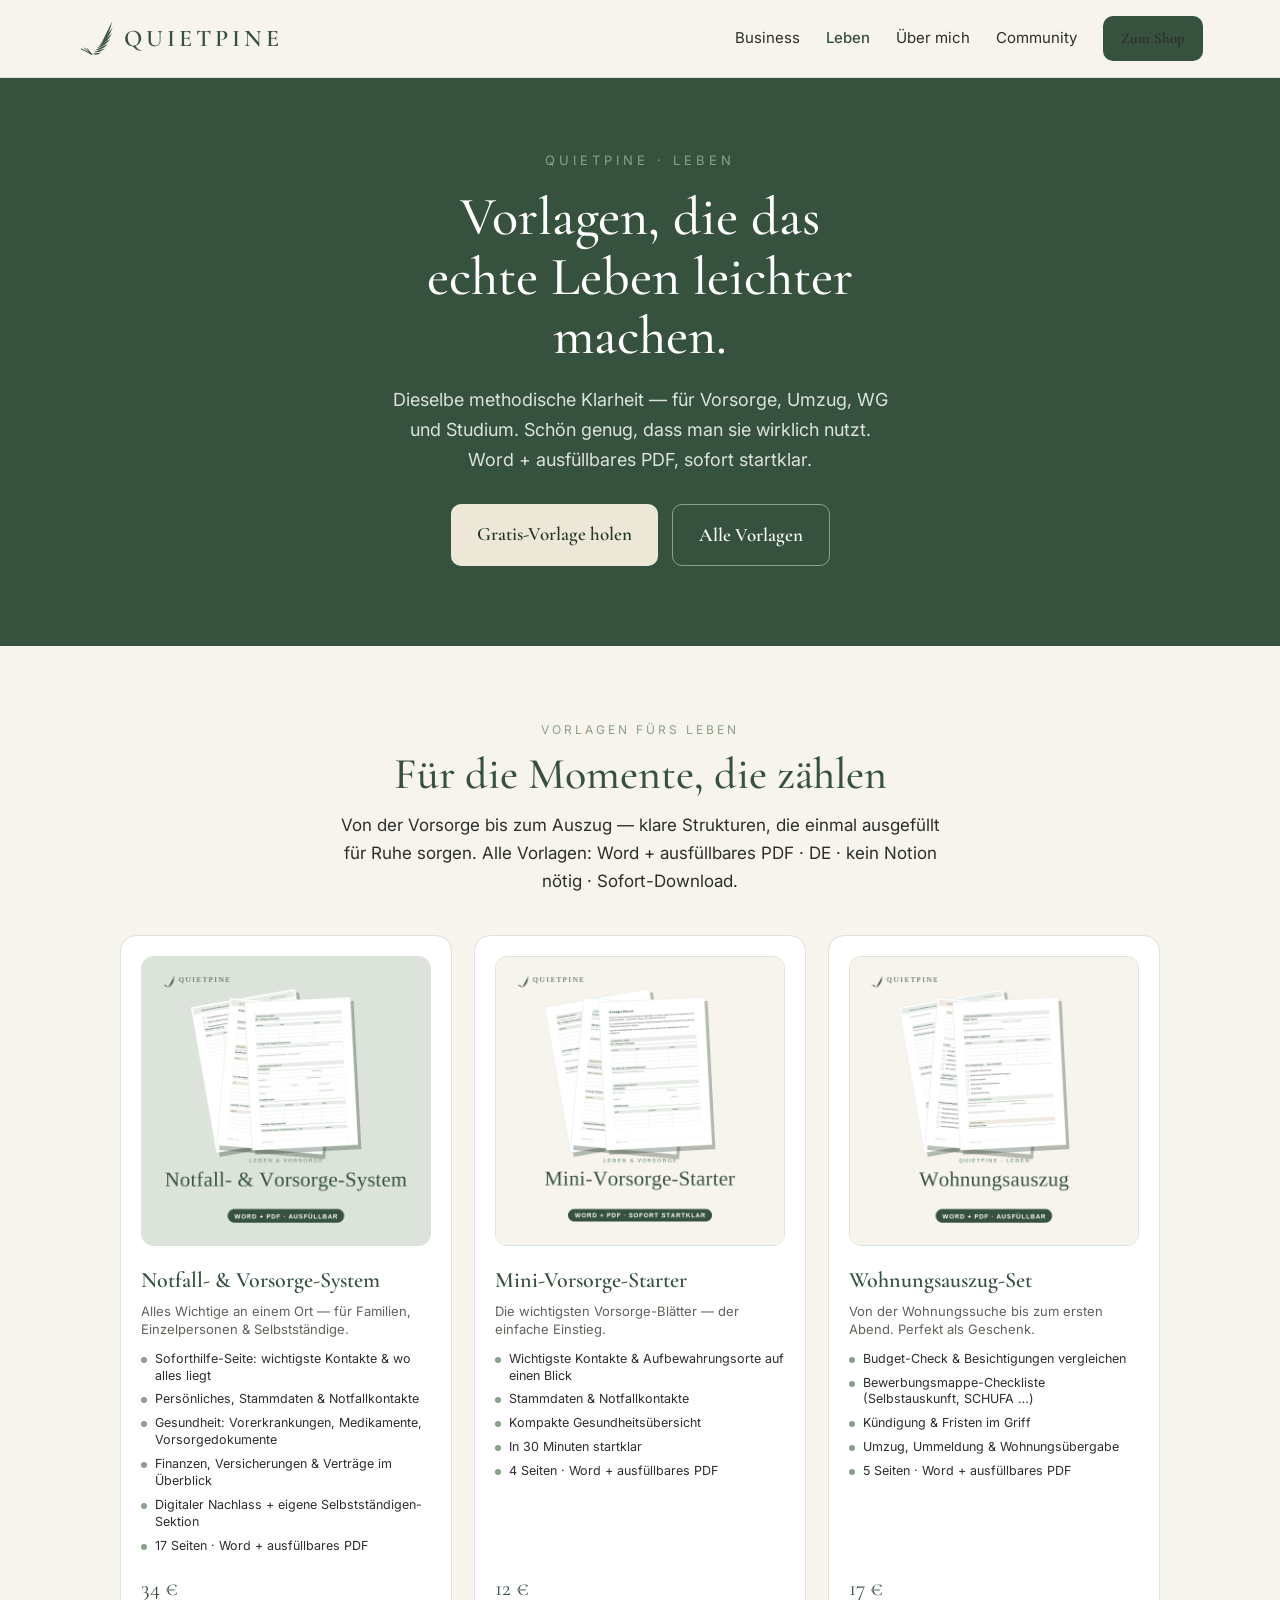
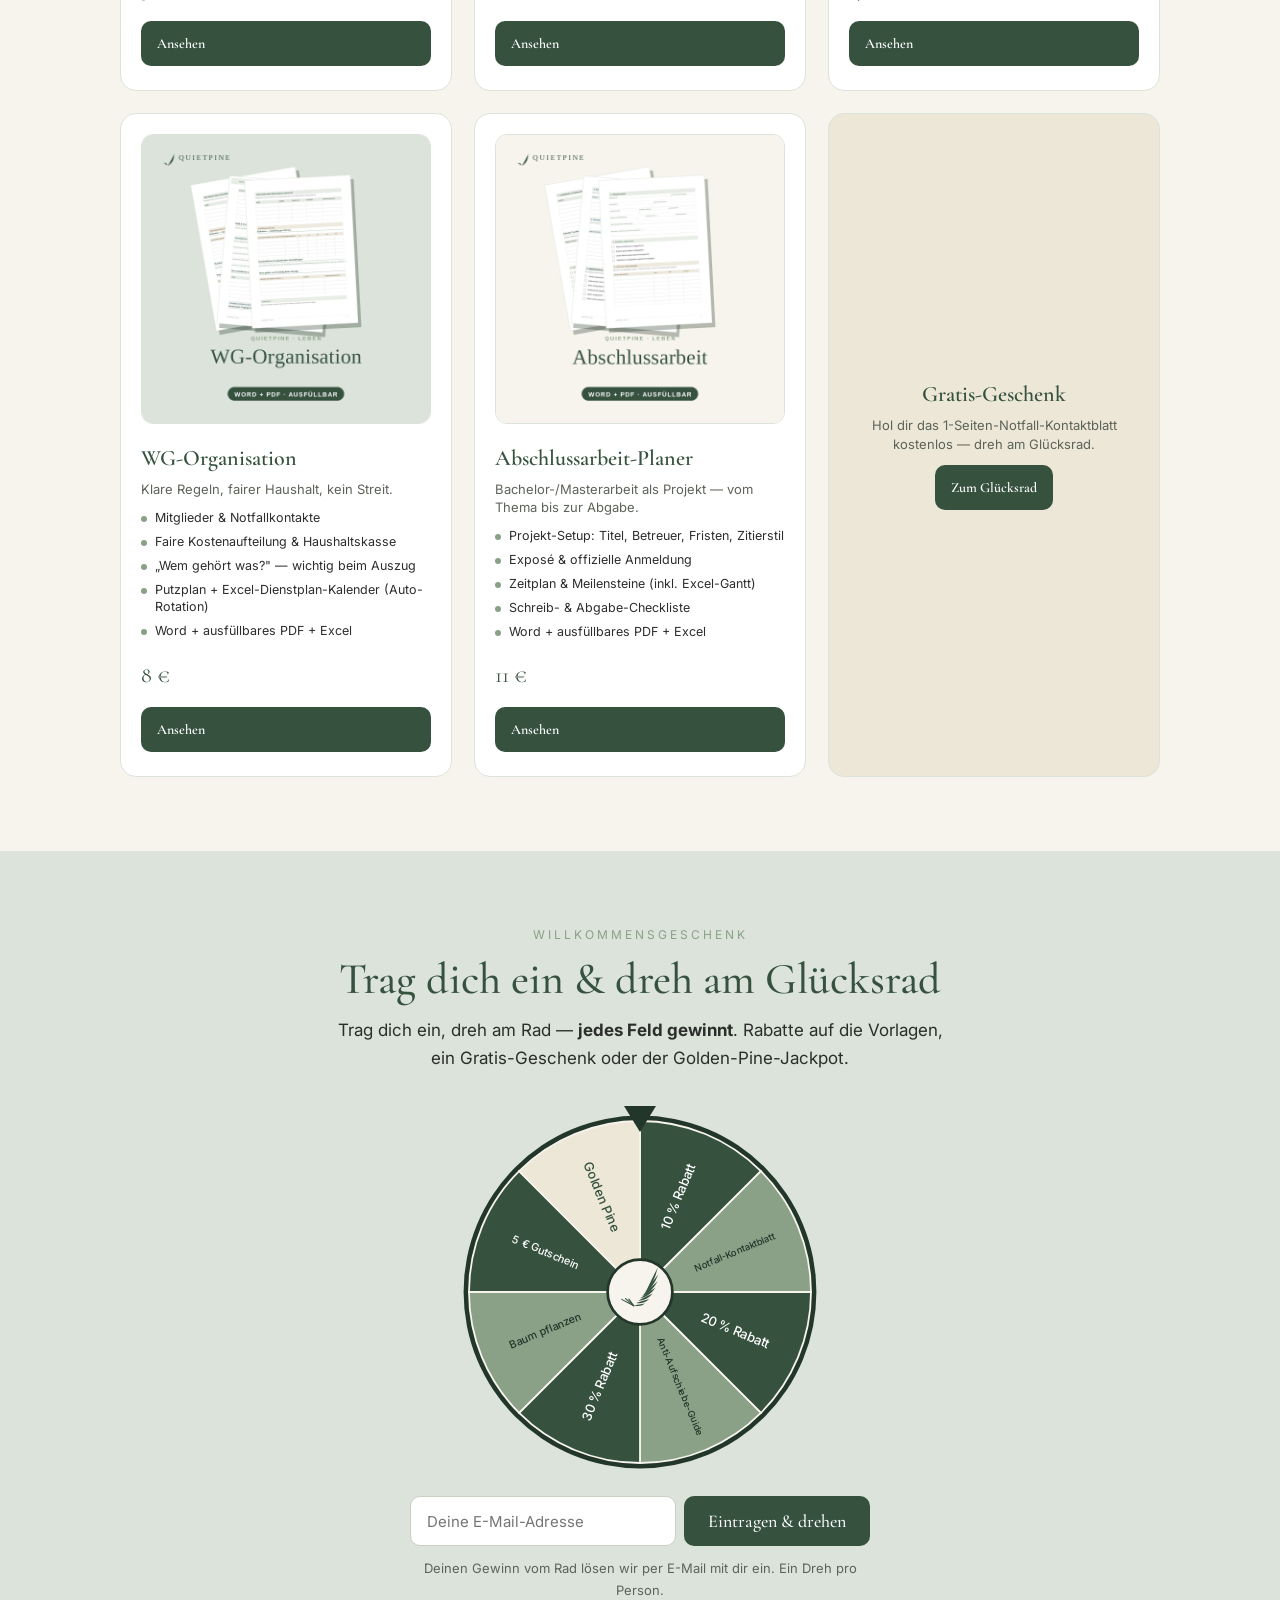
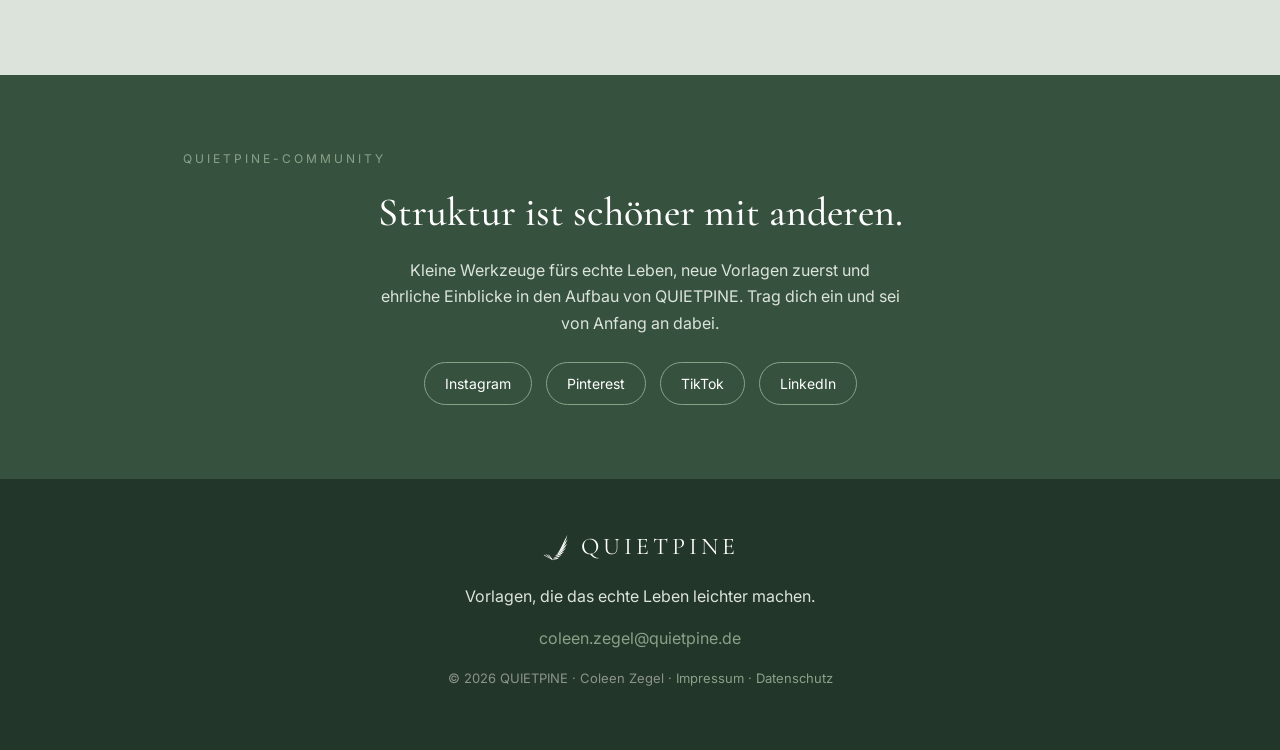
==== leben.html @ 74c9d0d3 "Add files via upload" ====
<!DOCTYPE html>
<html lang="de">
<head>
<meta charset="utf-8">
<meta name="viewport" content="width=device-width, initial-scale=1">
<title>QUIETPINE Leben — Vorlagen, die das echte Leben leichter machen</title>
<meta name="description" content="Vorlagen für Vorsorge, Umzug, WG und Studium — von einer Prozessingenieurin. Schön genug, dass man sie wirklich nutzt. Word + ausfüllbares PDF.">
<link rel="preconnect" href="https://fonts.googleapis.com">
<link rel="preconnect" href="https://fonts.gstatic.com" crossorigin>
<link href="https://fonts.googleapis.com/css2?family=Cormorant+Garamond:wght@400;500;600&family=Inter:wght@400;500&display=swap" rel="stylesheet">
<link rel="stylesheet" href="styles.css">
</head>
<body>
<nav class="nav">
  <a class="brand" href="index.html"><svg aria-hidden="true" xmlns="http://www.w3.org/2000/svg" viewBox="0 0 100 100"><g transform="translate(-3.05,-22.42) scale(1.4593)"><path d="M 44.80 57.48 Q 57.37 44.03 62.33 21.53 Q 51.98 41.40 44.80 57.48 Z" fill="#36523F"/><path d="M 42.00 60.70 Q 55.84 51.18 63.16 31.58 Q 50.66 47.41 42.00 60.70 Z" fill="#36523F"/><path d="M 39.20 63.92 Q 53.29 58.24 62.22 41.69 Q 48.70 53.49 39.20 63.92 Z" fill="#36523F"/><path d="M 36.40 67.14 Q 49.70 64.66 59.34 51.08 Q 46.03 59.42 36.40 67.14 Z" fill="#36523F"/><path d="M 33.60 70.36 Q 45.46 70.58 55.17 59.84 Q 42.83 65.19 33.60 70.36 Z" fill="#36523F"/><path d="M 30.80 73.58 Q 40.71 75.88 49.93 67.73 Q 39.13 70.72 30.80 73.58 Z" fill="#36523F"/><path d="M 28.00 76.80 Q 35.70 80.44 43.80 74.30 Q 34.95 75.70 28.00 76.80 Z" fill="#36523F"/><path d="M 27.20 77.72 L 9.54 68.33" stroke="#36523F" stroke-width="1.6" stroke-linecap="round" fill="none"/><path d="M 27.20 77.72 L 15.12 67.22" stroke="#36523F" stroke-width="1.6" stroke-linecap="round" fill="none"/><path d="M 27.20 77.72 L 20.15 68.01" stroke="#36523F" stroke-width="1.6" stroke-linecap="round" fill="none"/></g></svg><span>QUIETPINE</span></a>
  <div class="links">
    <a href="business.html">Business</a>
    <a href="leben.html" class="active">Leben</a>
    <a href="index.html#story">Über mich</a>
    <a href="index.html#community">Community</a>
    <a class="btn btn-pine" href="https://quietpine.gumroad.com" target="_blank" rel="noopener" style="font-size:15px;padding:10px 18px">Zum Shop</a>
  </div>
</nav>

<header class="hero">
  <div class="hero-center">
    <p class="eyebrow">QUIETPINE · Leben</p>
    <h1>Vorlagen, die das echte Leben leichter machen.</h1>
    <p class="lead">Dieselbe methodische Klarheit — für Vorsorge, Umzug, WG und Studium. Schön genug, dass man sie wirklich nutzt. Word + ausfüllbares PDF, sofort startklar.</p>
    <div class="cta">
      <a class="btn btn-cream" href="#geschenk">Gratis-Vorlage holen</a>
      <a class="btn btn-ghost" href="#produkt" style="color:#fff;border-color:var(--sage)">Alle Vorlagen</a>
    </div>
  </div>
</header>

<section class="product" id="produkt">
  <div class="sec-h">
    <p class="eyebrow">Vorlagen fürs Leben</p>
    <h2>Für die Momente, die zählen</h2>
    <p>Von der Vorsorge bis zum Auszug — klare Strukturen, die einmal ausgefüllt für Ruhe sorgen. Alle Vorlagen: Word + ausfüllbares PDF · DE · kein Notion nötig · Sofort-Download.</p>
  </div>
  <div class="lcards">
    <div class="lcard">
      <img src="leben-system.png" alt="Notfall- & Vorsorge-System">
      <h3>Notfall- & Vorsorge-System</h3>
      <p class="sub">Alles Wichtige an einem Ort — für Familien, Einzelpersonen & Selbstständige.</p>
      <ul class="lfeats">
        <li><span class="dot"></span>Soforthilfe-Seite: wichtigste Kontakte & wo alles liegt</li>
        <li><span class="dot"></span>Persönliches, Stammdaten & Notfallkontakte</li>
        <li><span class="dot"></span>Gesundheit: Vorerkrankungen, Medikamente, Vorsorgedokumente</li>
        <li><span class="dot"></span>Finanzen, Versicherungen & Verträge im Überblick</li>
        <li><span class="dot"></span>Digitaler Nachlass + eigene Selbstständigen-Sektion</li>
        <li><span class="dot"></span>17 Seiten · Word + ausfüllbares PDF</li>
      </ul>
      <div class="lprice">34 €</div>
      <a class="btn btn-pine" href="https://quietpine.gumroad.com" target="_blank" rel="noopener">Ansehen</a>
    </div>
    <div class="lcard">
      <img src="leben-mini.png" alt="Mini-Vorsorge-Starter">
      <h3>Mini-Vorsorge-Starter</h3>
      <p class="sub">Die wichtigsten Vorsorge-Blätter — der einfache Einstieg.</p>
      <ul class="lfeats">
        <li><span class="dot"></span>Wichtigste Kontakte & Aufbewahrungsorte auf einen Blick</li>
        <li><span class="dot"></span>Stammdaten & Notfallkontakte</li>
        <li><span class="dot"></span>Kompakte Gesundheitsübersicht</li>
        <li><span class="dot"></span>In 30 Minuten startklar</li>
        <li><span class="dot"></span>4 Seiten · Word + ausfüllbares PDF</li>
      </ul>
      <div class="lprice">12 €</div>
      <a class="btn btn-pine" href="https://quietpine.gumroad.com" target="_blank" rel="noopener">Ansehen</a>
    </div>
    <div class="lcard">
      <img src="leben-auszug.png" alt="Wohnungsauszug-Set">
      <h3>Wohnungsauszug-Set</h3>
      <p class="sub">Von der Wohnungssuche bis zum ersten Abend. Perfekt als Geschenk.</p>
      <ul class="lfeats">
        <li><span class="dot"></span>Budget-Check & Besichtigungen vergleichen</li>
        <li><span class="dot"></span>Bewerbungsmappe-Checkliste (Selbstauskunft, SCHUFA …)</li>
        <li><span class="dot"></span>Kündigung & Fristen im Griff</li>
        <li><span class="dot"></span>Umzug, Ummeldung & Wohnungsübergabe</li>
        <li><span class="dot"></span>5 Seiten · Word + ausfüllbares PDF</li>
      </ul>
      <div class="lprice">17 €</div>
      <a class="btn btn-pine" href="https://quietpine.gumroad.com" target="_blank" rel="noopener">Ansehen</a>
    </div>
    <div class="lcard">
      <img src="leben-wg.png" alt="WG-Organisation">
      <h3>WG-Organisation</h3>
      <p class="sub">Klare Regeln, fairer Haushalt, kein Streit.</p>
      <ul class="lfeats">
        <li><span class="dot"></span>Mitglieder & Notfallkontakte</li>
        <li><span class="dot"></span>Faire Kostenaufteilung & Haushaltskasse</li>
        <li><span class="dot"></span>„Wem gehört was?" — wichtig beim Auszug</li>
        <li><span class="dot"></span>Putzplan + Excel-Dienstplan-Kalender (Auto-Rotation)</li>
        <li><span class="dot"></span>Word + ausfüllbares PDF + Excel</li>
      </ul>
      <div class="lprice">8 €</div>
      <a class="btn btn-pine" href="https://quietpine.gumroad.com" target="_blank" rel="noopener">Ansehen</a>
    </div>
    <div class="lcard">
      <img src="leben-thesis.png" alt="Abschlussarbeit-Planer">
      <h3>Abschlussarbeit-Planer</h3>
      <p class="sub">Bachelor-/Masterarbeit als Projekt — vom Thema bis zur Abgabe.</p>
      <ul class="lfeats">
        <li><span class="dot"></span>Projekt-Setup: Titel, Betreuer, Fristen, Zitierstil</li>
        <li><span class="dot"></span>Exposé & offizielle Anmeldung</li>
        <li><span class="dot"></span>Zeitplan & Meilensteine (inkl. Excel-Gantt)</li>
        <li><span class="dot"></span>Schreib- & Abgabe-Checkliste</li>
        <li><span class="dot"></span>Word + ausfüllbares PDF + Excel</li>
      </ul>
      <div class="lprice">11 €</div>
      <a class="btn btn-pine" href="https://quietpine.gumroad.com" target="_blank" rel="noopener">Ansehen</a>
    </div>
    <div class="lcard" style="justify-content:center;align-items:center;text-align:center;background:var(--cream)">
      <h3>Gratis-Geschenk</h3>
      <p class="sub">Hol dir das 1-Seiten-Notfall-Kontaktblatt kostenlos — dreh am Glücksrad.</p>
      <a class="btn btn-pine" href="#geschenk">Zum Glücksrad</a>
    </div>
  </div>
</section>

<section class="gift" id="geschenk">
  <div class="sec-h">
    <p class="eyebrow">Willkommensgeschenk</p>
    <h2>Trag dich ein &amp; dreh am Glücksrad</h2>
    <p>Trag dich ein, dreh am Rad — <strong>jedes Feld gewinnt</strong>. Rabatte auf die Vorlagen, ein Gratis-Geschenk oder der Golden-Pine-Jackpot.</p>
  </div>
  <div class="wheelbox">
    <div class="pointer"></div>
    <svg xmlns="http://www.w3.org/2000/svg" viewBox="0 0 400 400"><g id="wheelRot" style="transform-origin:200px 200px"><circle cx="200" cy="200" r="196" fill="#23362A"/><path d="M 200 200 L 200.00 10.00 A 190 190 0 0 1 334.35 65.65 Z" fill="#36523F" stroke="#F6F4EC" stroke-width="2"/><text x="243.63" y="94.68" text-anchor="middle" dominant-baseline="middle" font-family="Inter, sans-serif" font-size="14.5" font-weight="500" fill="#FFFFFF" transform="rotate(-67.5,243.63,94.68)">10 % Rabatt</text><path d="M 200 200 L 334.35 65.65 A 190 190 0 0 1 390.00 200.00 Z" fill="#8AA188" stroke="#F6F4EC" stroke-width="2"/><text x="305.32" y="156.37" text-anchor="middle" dominant-baseline="middle" font-family="Inter, sans-serif" font-size="10.5" font-weight="500" fill="#23362A" transform="rotate(-22.5,305.32,156.37)">Notfall-Kontaktblatt</text><path d="M 200 200 L 390.00 200.00 A 190 190 0 0 1 334.35 334.35 Z" fill="#36523F" stroke="#F6F4EC" stroke-width="2"/><text x="305.32" y="243.63" text-anchor="middle" dominant-baseline="middle" font-family="Inter, sans-serif" font-size="14.5" font-weight="500" fill="#FFFFFF" transform="rotate(22.5,305.32,243.63)">20 % Rabatt</text><path d="M 200 200 L 334.35 334.35 A 190 190 0 0 1 200.00 390.00 Z" fill="#8AA188" stroke="#F6F4EC" stroke-width="2"/><text x="243.63" y="305.32" text-anchor="middle" dominant-baseline="middle" font-family="Inter, sans-serif" font-size="10.5" font-weight="500" fill="#23362A" transform="rotate(67.5,243.63,305.32)">Anti-Aufschiebe-Guide</text><path d="M 200 200 L 200.00 390.00 A 190 190 0 0 1 65.65 334.35 Z" fill="#36523F" stroke="#F6F4EC" stroke-width="2"/><text x="156.37" y="305.32" text-anchor="middle" dominant-baseline="middle" font-family="Inter, sans-serif" font-size="14.5" font-weight="500" fill="#FFFFFF" transform="rotate(292.5,156.37,305.32)">30 % Rabatt</text><path d="M 200 200 L 65.65 334.35 A 190 190 0 0 1 10.00 200.00 Z" fill="#8AA188" stroke="#F6F4EC" stroke-width="2"/><text x="94.68" y="243.63" text-anchor="middle" dominant-baseline="middle" font-family="Inter, sans-serif" font-size="12.0" font-weight="500" fill="#23362A" transform="rotate(337.5,94.68,243.63)">Baum pflanzen</text><path d="M 200 200 L 10.00 200.00 A 190 190 0 0 1 65.65 65.65 Z" fill="#36523F" stroke="#F6F4EC" stroke-width="2"/><text x="94.68" y="156.37" text-anchor="middle" dominant-baseline="middle" font-family="Inter, sans-serif" font-size="12.0" font-weight="500" fill="#FFFFFF" transform="rotate(382.5,94.68,156.37)">5 € Gutschein</text><path d="M 200 200 L 65.65 65.65 A 190 190 0 0 1 200.00 10.00 Z" fill="#EDE7D8" stroke="#F6F4EC" stroke-width="2"/><text x="156.37" y="94.68" text-anchor="middle" dominant-baseline="middle" font-family="Inter, sans-serif" font-size="14.5" font-weight="500" fill="#36523F" transform="rotate(427.5,156.37,94.68)">Golden Pine</text><circle cx="200" cy="200" r="36" fill="#F6F4EC" stroke="#23362A" stroke-width="3"/><g transform="translate(174,168) scale(0.52)"><g transform="translate(-3.05,-22.42) scale(1.4593)"><path d="M 44.80 57.48 Q 57.37 44.03 62.33 21.53 Q 51.98 41.40 44.80 57.48 Z" fill="#36523F"/><path d="M 42.00 60.70 Q 55.84 51.18 63.16 31.58 Q 50.66 47.41 42.00 60.70 Z" fill="#36523F"/><path d="M 39.20 63.92 Q 53.29 58.24 62.22 41.69 Q 48.70 53.49 39.20 63.92 Z" fill="#36523F"/><path d="M 36.40 67.14 Q 49.70 64.66 59.34 51.08 Q 46.03 59.42 36.40 67.14 Z" fill="#36523F"/><path d="M 33.60 70.36 Q 45.46 70.58 55.17 59.84 Q 42.83 65.19 33.60 70.36 Z" fill="#36523F"/><path d="M 30.80 73.58 Q 40.71 75.88 49.93 67.73 Q 39.13 70.72 30.80 73.58 Z" fill="#36523F"/><path d="M 28.00 76.80 Q 35.70 80.44 43.80 74.30 Q 34.95 75.70 28.00 76.80 Z" fill="#36523F"/><path d="M 27.20 77.72 L 9.54 68.33" stroke="#36523F" stroke-width="1.6" stroke-linecap="round" fill="none"/><path d="M 27.20 77.72 L 15.12 67.22" stroke="#36523F" stroke-width="1.6" stroke-linecap="round" fill="none"/><path d="M 27.20 77.72 L 20.15 68.01" stroke="#36523F" stroke-width="1.6" stroke-linecap="round" fill="none"/></g></g></g></svg>
  </div>
  <form class="form" id="form" name="gluecksrad-leben" method="POST" data-netlify="true" netlify-honeypot="bot-field">
    <input type="hidden" name="form-name" value="gluecksrad-leben">
    <input type="hidden" name="gewinn" id="gewinn">
    <input type="hidden" name="welt" value="Leben">
    <p style="display:none"><label>Bitte leer lassen: <input name="bot-field"></label></p>
    <input type="email" id="email" name="email" placeholder="Deine E-Mail-Adresse" aria-label="E-Mail" required>
    <button type="button" id="spinBtn">Eintragen &amp; drehen</button>
  </form>
  <p class="hint">Deinen Gewinn vom Rad lösen wir per E-Mail mit dir ein. Ein Dreh pro Person.</p>
  <div class="result" id="result">
    <p class="won">Dein Gewinn</p>
    <h3 id="prizeTitle"></h3>
    <p id="prizeDetail"></p>
    <a class="btn btn-cream" href="Freebie_Notfall-Kontaktblatt_DE.pdf" download style="margin-top:16px">Notfall-Kontaktblatt herunterladen</a>
    <p class="bonus">Deinen Gewinn lösen wir per E-Mail mit dir ein.</p>
  </div>
</section>

<section class="community">
  <p class="eyebrow">QUIETPINE-Community</p>
  <h2>Struktur ist schöner mit anderen.</h2>
  <p>Kleine Werkzeuge fürs echte Leben, neue Vorlagen zuerst und ehrliche Einblicke in den Aufbau von QUIETPINE. Trag dich ein und sei von Anfang an dabei.</p>
  <div class="socials">
    <a href="https://www.instagram.com/" target="_blank" rel="noopener">Instagram</a>
    <a href="https://www.pinterest.com/" target="_blank" rel="noopener">Pinterest</a>
    <a href="https://www.tiktok.com/" target="_blank" rel="noopener">TikTok</a>
    <a href="https://www.linkedin.com/" target="_blank" rel="noopener">LinkedIn</a>
  </div>
</section>

<footer class="footer">
  <div class="fb"><svg aria-hidden="true" xmlns="http://www.w3.org/2000/svg" viewBox="0 0 100 100"><g transform="translate(-3.05,-22.42) scale(1.4593)"><path d="M 44.80 57.48 Q 57.37 44.03 62.33 21.53 Q 51.98 41.40 44.80 57.48 Z" fill="#FFFFFF"/><path d="M 42.00 60.70 Q 55.84 51.18 63.16 31.58 Q 50.66 47.41 42.00 60.70 Z" fill="#FFFFFF"/><path d="M 39.20 63.92 Q 53.29 58.24 62.22 41.69 Q 48.70 53.49 39.20 63.92 Z" fill="#FFFFFF"/><path d="M 36.40 67.14 Q 49.70 64.66 59.34 51.08 Q 46.03 59.42 36.40 67.14 Z" fill="#FFFFFF"/><path d="M 33.60 70.36 Q 45.46 70.58 55.17 59.84 Q 42.83 65.19 33.60 70.36 Z" fill="#FFFFFF"/><path d="M 30.80 73.58 Q 40.71 75.88 49.93 67.73 Q 39.13 70.72 30.80 73.58 Z" fill="#FFFFFF"/><path d="M 28.00 76.80 Q 35.70 80.44 43.80 74.30 Q 34.95 75.70 28.00 76.80 Z" fill="#FFFFFF"/><path d="M 27.20 77.72 L 9.54 68.33" stroke="#FFFFFF" stroke-width="1.6" stroke-linecap="round" fill="none"/><path d="M 27.20 77.72 L 15.12 67.22" stroke="#FFFFFF" stroke-width="1.6" stroke-linecap="round" fill="none"/><path d="M 27.20 77.72 L 20.15 68.01" stroke="#FFFFFF" stroke-width="1.6" stroke-linecap="round" fill="none"/></g></svg><span>QUIETPINE</span></div>
  <p>Vorlagen, die das echte Leben leichter machen.</p>
  <p><a href="mailto:coleen.zegel@quietpine.de">coleen.zegel@quietpine.de</a></p>
  <p class="small">© 2026 QUIETPINE · Coleen Zegel · <a href="impressum.html">Impressum</a> · <a href="datenschutz.html">Datenschutz</a></p>
</footer>

<script src="site.js"></script>
<script>
const PRIZES=[
 {title:"10 % Rabatt im Shop",detail:"10 % auf alle QUIETPINE-Produkte. Deinen Code bekommst du per Mail.",w:20},
 {title:"Notfall-Kontaktblatt · Sofort-Download",detail:"Das 1-Seiten-Notfallblatt — gleich unten herunterladen.",w:16},
 {title:"20 % Rabatt im Shop",detail:"20 % auf alle QUIETPINE-Produkte. Deinen Code bekommst du per Mail.",w:16},
 {title:"E-Book Anti-Aufschiebe-Guide",detail:"Struktur schlägt Willenskraft (Teil 1: Diagnose) gratis als PDF — per Mail.",w:12},
 {title:"30 % Rabatt im Shop",detail:"30 % auf alle QUIETPINE-Produkte. Deinen Code bekommst du per Mail.",w:10},
 {title:"Wir pflanzen einen Baum",detail:"Ein echter Baum in deinem Namen — Bestätigung per Mail.",w:10},
 {title:"5 € Gutschein",detail:"5 € Rabatt ab 19 € Bestellwert. Deinen Code bekommst du per Mail.",w:14},
 {title:"Jackpot — Golden Pine!",detail:"Freie Wahl: ein beliebiges QUIETPINE-Produkt gratis (Wert bis 99 €). Wir melden uns per Mail.",w:2}
];
const N=PRIZES.length,SEG=360/N;let spun=false;
function pick(){const t=PRIZES.reduce((a,p)=>a+p.w,0);let x=Math.random()*t;for(let i=0;i<N;i++){x-=PRIZES[i].w;if(x<0)return i;}return N-1;}
document.getElementById('spinBtn').addEventListener('click',function(){
 if(spun)return;var em=document.getElementById('email').value.trim();
 if(!/^\S+@\S+\.\S+$/.test(em)){document.getElementById('email').focus();return;}
 spun=true;var b=document.getElementById('spinBtn');b.disabled=true;b.textContent="Dreht …";
 var i=pick();
 document.getElementById('gewinn').value=PRIZES[i].title;
 var data=new URLSearchParams();data.append('form-name','gluecksrad-leben');data.append('email',em);data.append('gewinn',PRIZES[i].title);data.append('welt','Leben');
 fetch('/',{method:'POST',headers:{'Content-Type':'application/x-www-form-urlencoded'},body:data.toString()}).catch(function(){});
 var center=i*SEG+SEG/2;var jit=(Math.random()*2-1)*(SEG/2-6);
 var deg=360*6+(360-center)+jit;
 document.getElementById('wheelRot').style.transform='rotate('+deg+'deg)';
 setTimeout(function(){
   document.getElementById('prizeTitle').textContent=PRIZES[i].title;
   document.getElementById('prizeDetail').textContent=PRIZES[i].detail;
   document.getElementById('form').style.display='none';
   document.getElementById('result').style.display='block';
   document.getElementById('result').scrollIntoView({behavior:'smooth',block:'center'});
 },5200);
});
</script>
</body>
</html>
---- styles.css ----
:root{--pine:#36523F;--deep:#23362A;--sage:#8AA188;--mist:#DCE3DA;--paper:#F6F4EC;--cream:#EDE7D8;--ink:#2B2E2B;
      --serif:'Cormorant Garamond',Georgia,serif;--sans:'Inter',system-ui,sans-serif;}
*{box-sizing:border-box}
html{scroll-behavior:smooth}
body{margin:0;font-family:var(--sans);color:var(--ink);background:var(--paper);line-height:1.65}
a{color:inherit}
.btn{display:inline-block;border:none;border-radius:10px;padding:14px 26px;font-family:var(--serif);
     font-size:19px;font-weight:600;cursor:pointer;text-decoration:none;transition:.15s}
.btn-pine{background:var(--pine);color:#fff}.btn-pine:hover{background:var(--deep)}
.btn-cream{background:var(--cream);color:var(--deep)}.btn-cream:hover{background:#fff}
.btn-ghost{background:transparent;border:1.5px solid var(--sage);color:var(--pine)}.btn-ghost:hover{background:var(--mist)}

.nav{display:flex;align-items:center;justify-content:space-between;padding:16px 6vw;background:var(--paper);
     position:sticky;top:0;z-index:10;border-bottom:1px solid var(--mist)}
.brand{display:flex;align-items:center;gap:7px;text-decoration:none}
.brand svg{width:40px;height:40px}
.brand span{font-family:var(--serif);font-size:24px;font-weight:600;letter-spacing:4px;color:var(--pine)}
.nav .links{display:flex;align-items:center;gap:26px;font-size:15px}
.nav .links a{text-decoration:none;color:var(--ink)}
.nav .links a:hover{color:var(--pine)}
.nav .links a.active{color:var(--pine);font-weight:500}
@media(max-width:760px){.nav .links a:not(.btn){display:none}}

.hero{background:var(--pine);color:#fff;padding:72px 6vw 80px}
.hero-split{display:grid;grid-template-columns:1.55fr 1fr;gap:46px;align-items:center;max-width:1000px;margin:0 auto}
.hero .eyebrow{font-size:13px;letter-spacing:4px;text-transform:uppercase;color:var(--sage);margin:0 0 16px}
.hero h1{font-family:var(--serif);font-weight:500;font-size:clamp(34px,5vw,54px);line-height:1.1;margin:0;max-width:18ch}
.hero p.lead{font-size:18px;color:var(--mist);max-width:46ch;margin:20px 0 30px}
.hero .cta{display:flex;gap:14px;flex-wrap:wrap}
.herome{display:flex;flex-direction:column;align-items:center;gap:10px;text-align:center}
.avatar{width:140px;height:140px;border-radius:50%;background:var(--sage);display:flex;align-items:center;justify-content:center;
        font-family:var(--serif);font-size:64px;font-weight:500;color:var(--deep);overflow:hidden}
.avatar img{width:100%;height:100%;object-fit:cover}
.herome .who{font-family:var(--serif);font-size:24px;color:#fff;margin:2px 0 0}
.herome .role{font-size:13px;letter-spacing:1px;color:var(--sage)}
.hero-center{max-width:760px;margin:0 auto;text-align:center}
.hero-center h1{margin:0 auto}
.hero-center p.lead{margin:20px auto 30px}
.hero-center .cta{justify-content:center}
@media(max-width:760px){.hero{padding:54px 6vw 60px}.hero-split{grid-template-columns:1fr;text-align:center;gap:30px}
  .hero h1{margin:0 auto}.hero p.lead{margin:18px auto 26px}.hero .cta{justify-content:center}.herome{order:-1}}

section{padding:74px 6vw}
.sec-h{text-align:center;max-width:62ch;margin:0 auto 40px}
.sec-h .eyebrow{font-size:12px;letter-spacing:3px;text-transform:uppercase;color:var(--sage);margin:0 0 10px}
.sec-h h2{font-family:var(--serif);font-weight:500;font-size:clamp(30px,4vw,44px);color:var(--pine);margin:0 0 12px;line-height:1.12}
.sec-h p{font-size:17px;color:var(--ink);margin:0}

.worlds{display:grid;grid-template-columns:1fr 1fr;gap:24px;max-width:940px;margin:0 auto}
@media(max-width:720px){.worlds{grid-template-columns:1fr}}
.wcard{border-radius:20px;padding:38px 34px 32px;display:flex;flex-direction:column;min-height:300px;text-decoration:none;transition:.15s;border:1px solid transparent}
.wcard:hover{transform:translateY(-3px)}
.wcard.biz{background:var(--pine);color:#fff}
.wcard.leb{background:var(--cream);color:var(--ink);border-color:var(--mist)}
.wcard .wtag{font-size:11px;letter-spacing:2px;text-transform:uppercase;color:var(--sage);margin:0 0 10px}
.wcard h3{font-family:var(--serif);font-weight:600;font-size:30px;margin:0 0 8px}
.wcard.biz h3{color:#fff}.wcard.leb h3{color:var(--pine)}
.wcard .wsub{font-size:15px;margin:0 0 18px;line-height:1.5}
.wcard.biz .wsub{color:var(--mist)}.wcard.leb .wsub{color:#5d6359}
.wcard ul{list-style:none;padding:0;margin:0 0 22px;flex:1}
.wcard li{display:flex;gap:9px;align-items:flex-start;font-size:14px;margin-bottom:8px;line-height:1.4}
.wcard li .dot{width:7px;height:7px;border-radius:50%;background:var(--sage);margin-top:7px;flex-shrink:0}
.wcard .go{font-family:var(--serif);font-weight:600;font-size:18px;align-self:flex-start;border-radius:10px;padding:11px 20px}
.wcard.biz .go{background:var(--cream);color:var(--deep)}
.wcard.leb .go{background:var(--pine);color:#fff}

.gift{background:var(--mist)}
.wheelbox{position:relative;width:360px;max-width:86vw;margin:0 auto}
.wheelbox svg{width:100%;height:auto;display:block}
#wheelRot{transition:transform 5s cubic-bezier(.16,.84,.3,1)}
.pointer{position:absolute;top:-6px;left:50%;transform:translateX(-50%);width:0;height:0;
         border-left:16px solid transparent;border-right:16px solid transparent;border-top:26px solid var(--deep);z-index:3}
.form{margin:24px auto 0;max-width:460px;display:flex;gap:8px;flex-wrap:wrap;justify-content:center}
.form input{flex:1;min-width:220px;border:1.5px solid #c8cfc4;border-radius:10px;padding:14px 16px;font-family:var(--sans);font-size:15px;background:#fff;color:var(--ink)}
.form input:focus{outline:none;border-color:var(--pine)}
.form button{background:var(--pine);color:#fff;border:none;border-radius:10px;padding:14px 24px;font-family:var(--serif);font-size:18px;font-weight:500;cursor:pointer}
.form button:disabled{background:var(--sage);opacity:.6;cursor:not-allowed}
.hint{text-align:center;font-size:13px;color:#5d6359;margin:12px auto 0;max-width:440px}
.result{display:none;max-width:460px;margin:24px auto 0;background:var(--pine);border-radius:14px;padding:26px;color:#fff;text-align:center}
.result .won{font-size:13px;letter-spacing:2px;text-transform:uppercase;color:var(--sage);margin:0 0 6px}
.result h3{font-family:var(--serif);font-weight:600;font-size:28px;margin:0 0 8px;color:#fff}
.result p{font-size:15px;color:var(--mist);margin:0 0 6px}
.result .bonus{font-size:13px;color:var(--sage);margin-top:10px}

.story{background:var(--cream)}
.story-in{max-width:720px;margin:0 auto;text-align:center}
.story-in .eyebrow{font-size:12px;letter-spacing:3px;text-transform:uppercase;color:var(--sage);margin:0 0 14px}
.story-in .q{font-family:var(--serif);font-weight:500;font-size:clamp(24px,3.4vw,34px);color:var(--pine);line-height:1.22;margin:0 0 22px}
.story-in p{font-size:16px;color:var(--ink);margin:0 0 14px}
.story-in .sig{font-family:var(--serif);font-size:20px;color:var(--pine);margin-top:8px}
.story-in .more{display:inline-block;margin-top:18px;font-size:14px;color:var(--pine);text-decoration:underline}

.product{background:var(--paper)}
.bundles{display:grid;grid-template-columns:1fr 1fr;gap:24px;max-width:920px;margin:0 auto}
@media(max-width:720px){.bundles{grid-template-columns:1fr}}
.bcard{background:#fff;border:1px solid var(--mist);border-radius:18px;padding:32px 30px;display:flex;flex-direction:column}
.bcard.featured{border:2px solid var(--sage)}
.bcard img{width:100%;aspect-ratio:16/9;object-fit:cover;background:var(--paper);border-radius:12px;border:1px solid var(--mist);margin:0 0 20px;display:block;cursor:zoom-in}

.lightbox{position:fixed;inset:0;background:rgba(35,54,42,.88);display:none;align-items:center;justify-content:center;padding:24px;z-index:100;cursor:zoom-out}
.lightbox.open{display:flex}
.lightbox img{max-width:92vw;max-height:90vh;border-radius:12px;box-shadow:0 24px 70px rgba(0,0,0,.45);cursor:default}
.lightbox .lbx{position:absolute;top:16px;right:22px;width:44px;height:44px;border:none;background:transparent;color:#fff;font-size:34px;line-height:1;cursor:pointer}
.lightbox .lbx:hover{color:var(--cream)}
.bcard .badge{display:inline-block;background:var(--cream);color:var(--deep);font-size:11px;letter-spacing:1.5px;text-transform:uppercase;padding:5px 12px;border-radius:20px;margin-bottom:14px;align-self:flex-start}
.bcard h3{font-family:var(--serif);font-weight:600;font-size:30px;color:var(--pine);margin:0 0 4px}
.bcard .sub{font-size:14px;color:#5d6359;margin:0 0 16px;line-height:1.4}
.bcard .bprice{font-family:var(--serif);font-size:36px;font-weight:600;color:var(--pine);margin:0 0 18px}
.bcard ul{list-style:none;padding:0;margin:0 0 24px;flex:1}
.bcard li{display:flex;gap:9px;align-items:flex-start;font-size:14px;margin-bottom:9px;line-height:1.45}
.bcard li .dot{width:7px;height:7px;border-radius:50%;background:var(--sage);margin-top:7px;flex-shrink:0}
.bcard .btn{width:100%;text-align:center;font-size:18px;padding:13px}

.lcards{display:grid;grid-template-columns:repeat(3,1fr);gap:22px;max-width:1040px;margin:0 auto}
@media(max-width:900px){.lcards{grid-template-columns:1fr 1fr}}
@media(max-width:620px){.lcards{grid-template-columns:1fr}}
.lcard{background:#fff;border:1px solid var(--mist);border-radius:16px;padding:20px 20px 24px;display:flex;flex-direction:column}
.lcard img{width:100%;aspect-ratio:1/1;object-fit:cover;background:var(--paper);border-radius:12px;border:1px solid var(--mist);margin:0 0 16px;display:block;cursor:zoom-in}
.lcard h3{font-family:var(--serif);font-weight:600;font-size:22px;color:var(--pine);margin:0 0 4px}
.lcard .sub{font-size:13px;color:#5d6359;margin:0 0 12px;line-height:1.4;flex:0 0 auto}
.lfeats{list-style:none;padding:0;margin:0 0 16px;display:flex;flex-direction:column;gap:7px;flex:1}
.lfeats li{display:flex;gap:8px;align-items:flex-start;font-size:12.5px;line-height:1.35;color:var(--ink)}
.lfeats .dot{width:6px;height:6px;border-radius:50%;background:var(--sage);margin-top:6px;flex-shrink:0}
.lcard .lprice{font-family:var(--serif);font-size:22px;color:var(--pine);margin:0 0 14px}
.lcard .btn{font-size:14px;padding:11px 16px}
.gift-note{max-width:1040px;margin:18px auto 0;text-align:center;font-size:14px;color:#5d6359}
.center{text-align:center}

.audit{background:var(--paper);padding-top:20px}

.community{background:var(--pine);color:#fff;text-align:center}
.community .eyebrow{font-size:12px;letter-spacing:3px;text-transform:uppercase;color:var(--sage);margin:0 0 10px}
.community h2{font-family:var(--serif);font-weight:500;font-size:clamp(28px,4vw,40px);margin:0 0 12px;color:#fff}
.community p{font-size:16px;color:var(--mist);max-width:52ch;margin:0 auto 26px}
.socials{display:flex;gap:14px;justify-content:center;flex-wrap:wrap}
.socials a{font-size:14px;color:#fff;border:1.5px solid var(--sage);border-radius:30px;padding:9px 20px;text-decoration:none}
.socials a:hover{background:var(--deep)}

.footer{background:var(--deep);color:var(--mist);text-align:center;padding:48px 6vw}
.footer .fb{display:flex;align-items:center;justify-content:center;gap:10px;margin-bottom:14px}
.footer .fb svg{width:30px;height:30px}
.footer .fb span{font-family:var(--serif);font-size:24px;letter-spacing:4px;color:#fff}
.footer a{color:var(--sage);text-decoration:none}
.footer .small{font-size:13px;margin-top:14px;color:#8c948a}
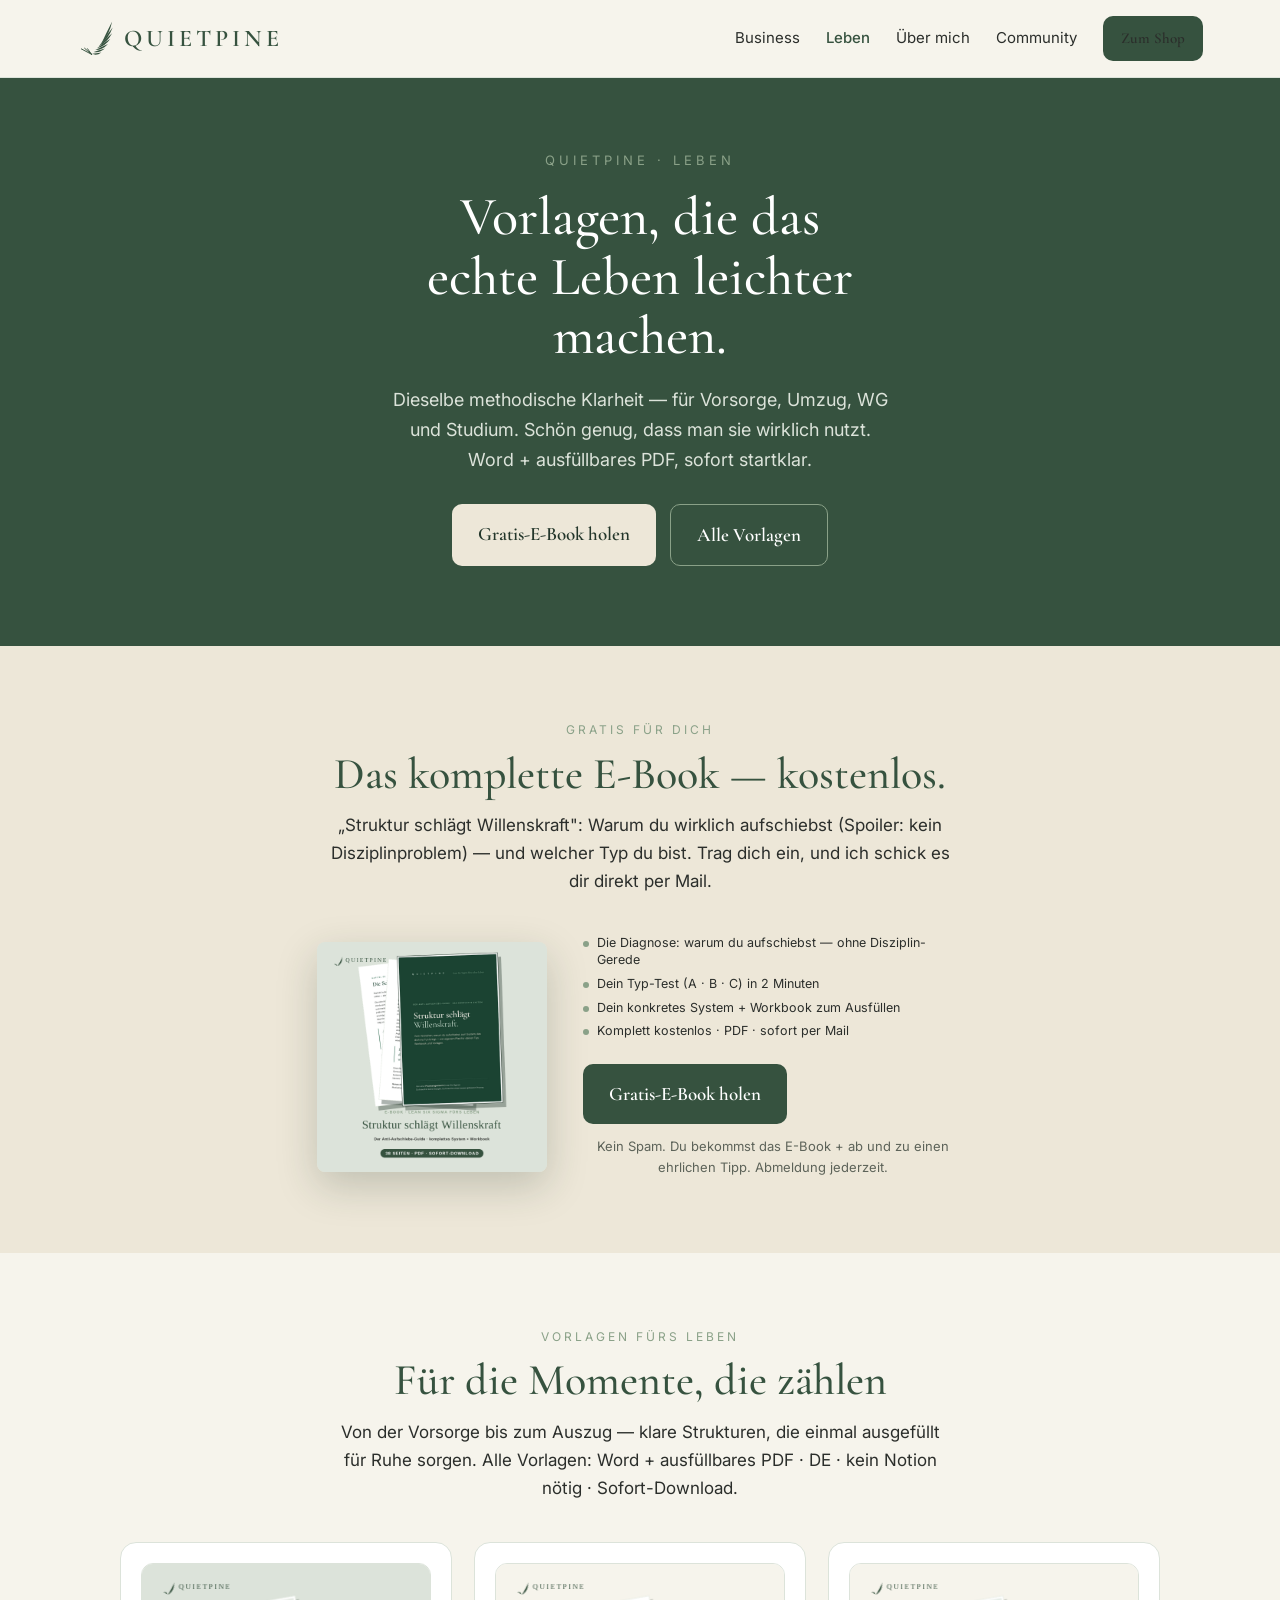
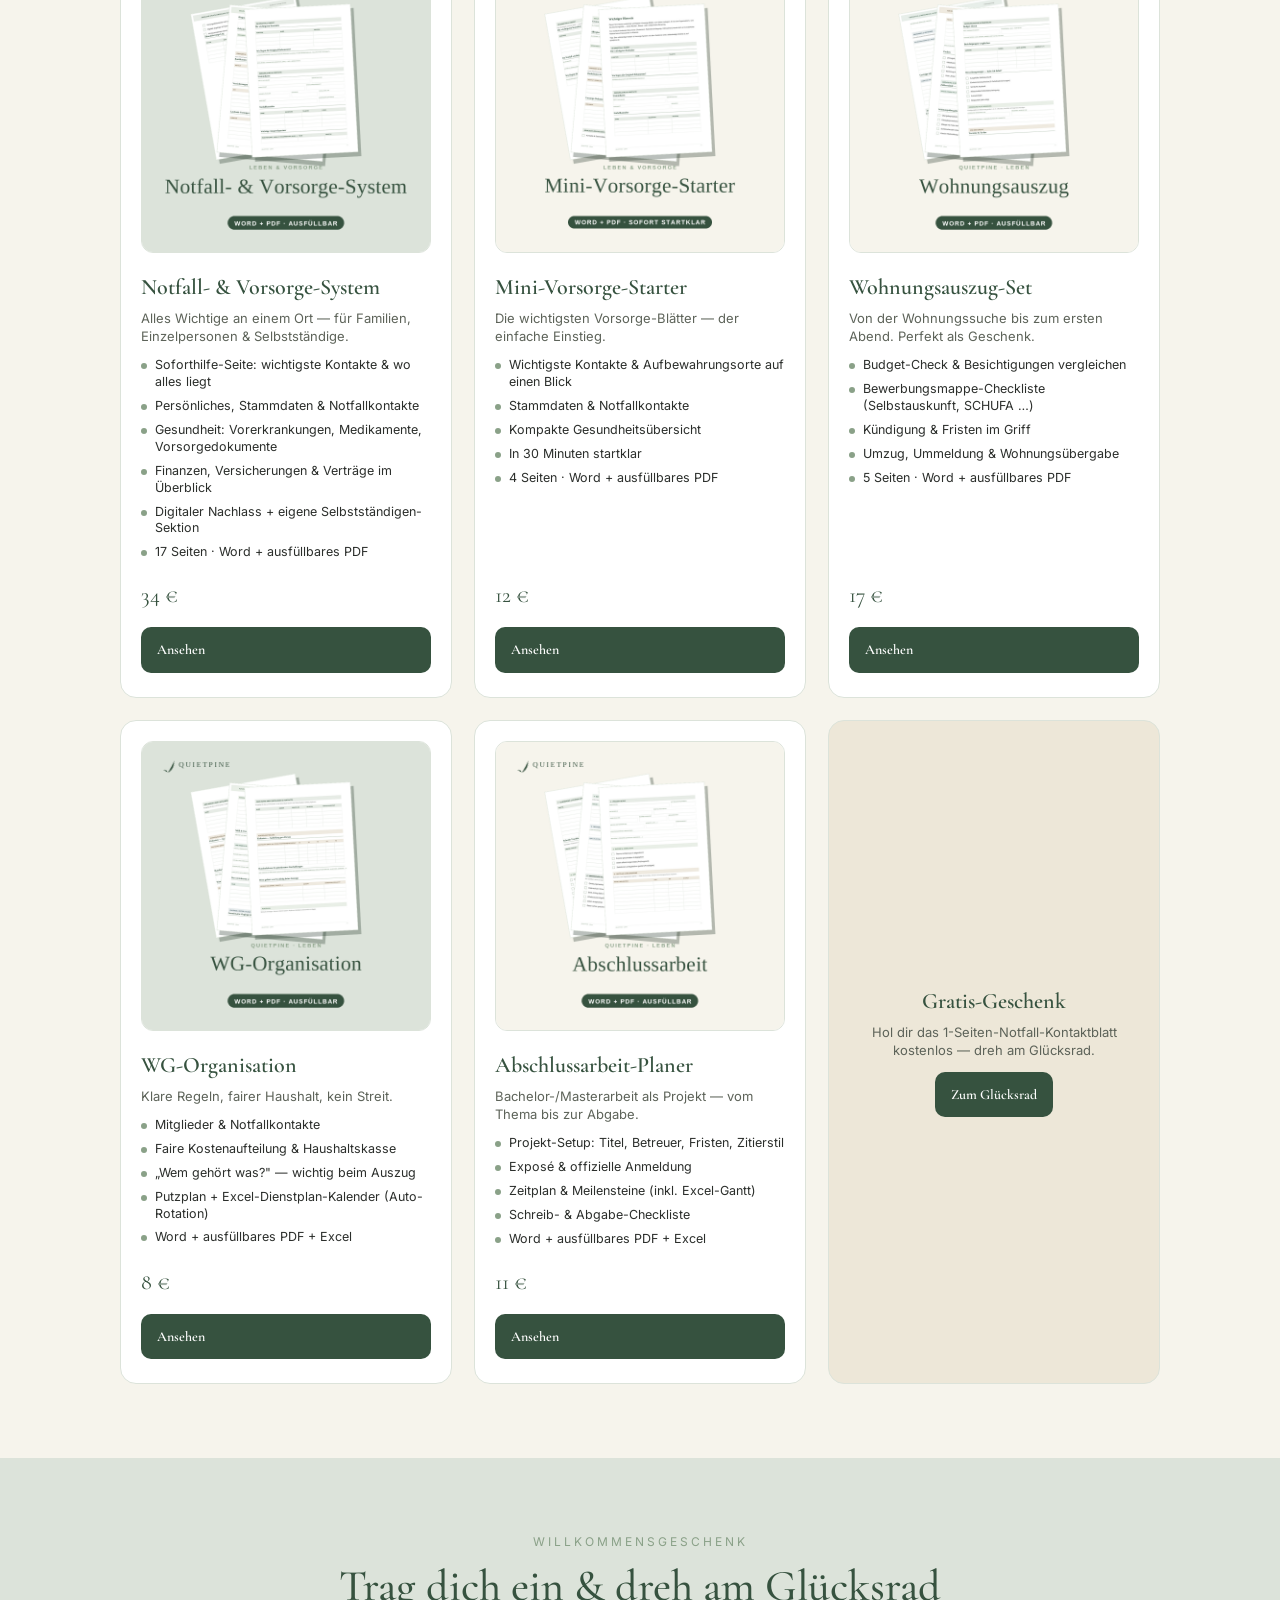
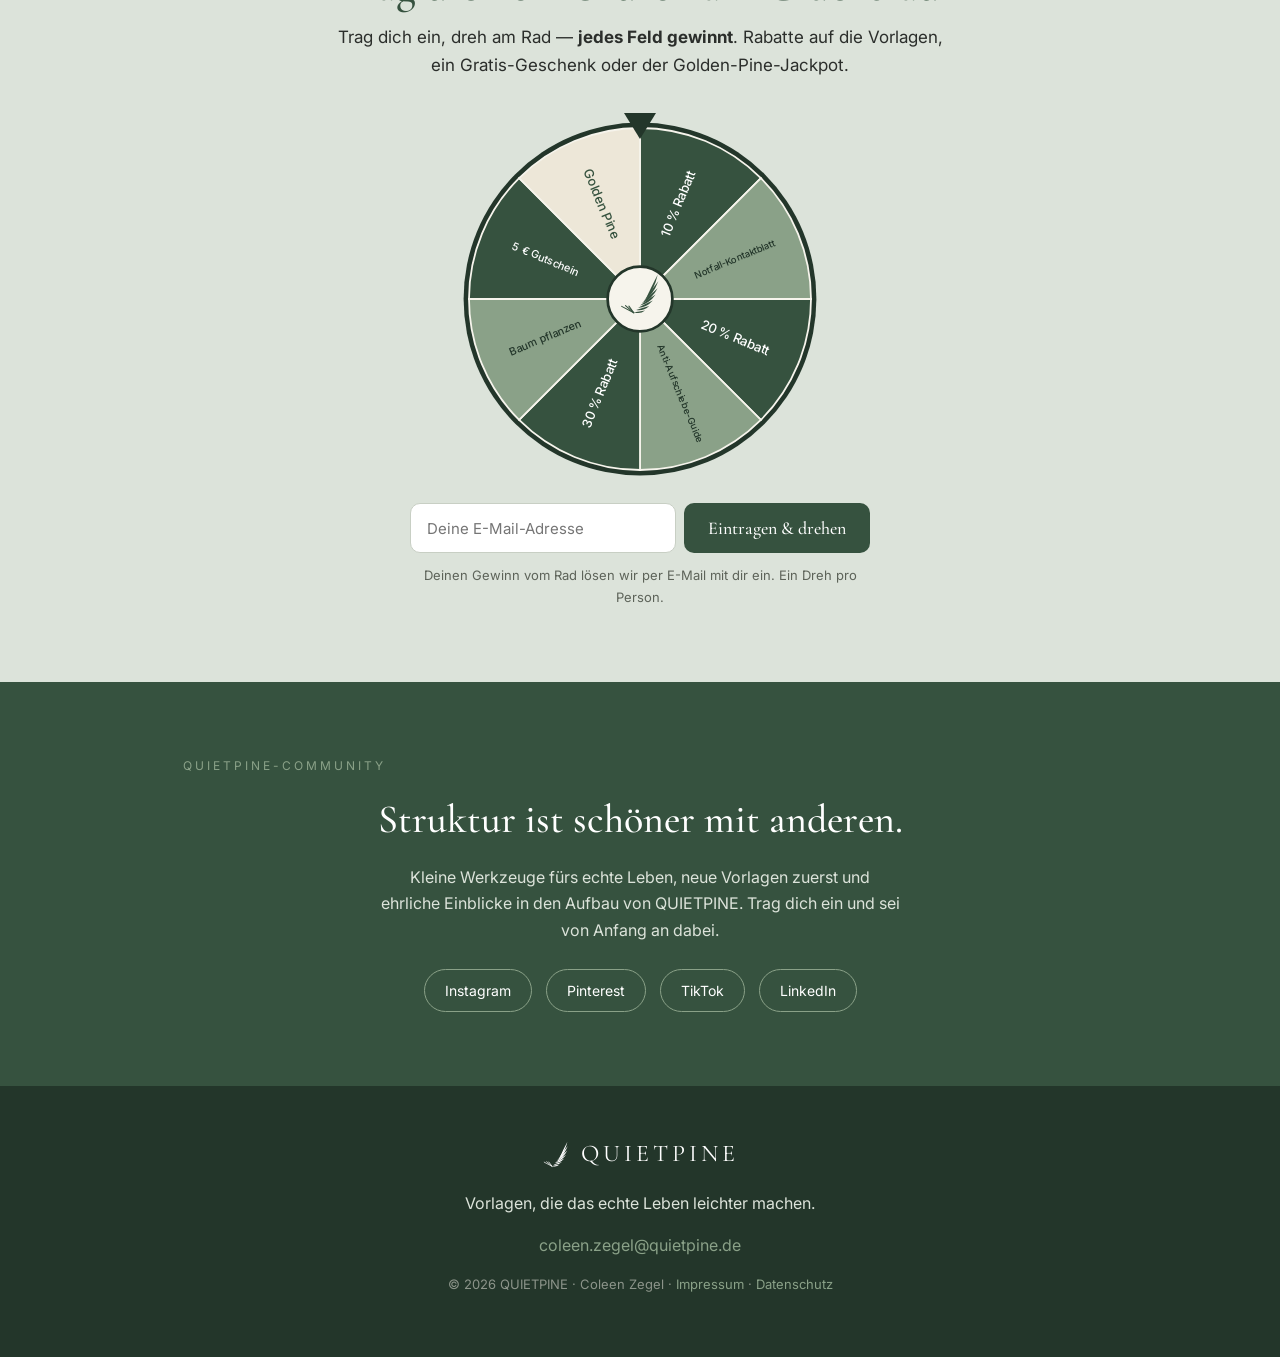
==== commit 427989e8: "Leben: Gratis-E-Book-Block + Cover hinzugefügt" ====
--- a/leben.html
+++ b/leben.html
@@ -28,11 +28,32 @@
     <h1>Vorlagen, die das echte Leben leichter machen.</h1>
     <p class="lead">Dieselbe methodische Klarheit — für Vorsorge, Umzug, WG und Studium. Schön genug, dass man sie wirklich nutzt. Word + ausfüllbares PDF, sofort startklar.</p>
     <div class="cta">
-      <a class="btn btn-cream" href="#geschenk">Gratis-Vorlage holen</a>
+      <a class="btn btn-cream" href="#gratis-ebook">Gratis-E-Book holen</a>
       <a class="btn btn-ghost" href="#produkt" style="color:#fff;border-color:var(--sage)">Alle Vorlagen</a>
     </div>
   </div>
 </header>
+
+<section class="gift" id="gratis-ebook" style="background:var(--cream)">
+  <div class="sec-h">
+    <p class="eyebrow">Gratis für dich</p>
+    <h2>Das komplette E-Book — kostenlos.</h2>
+    <p>„Struktur schlägt Willenskraft": Warum du wirklich aufschiebst (Spoiler: kein Disziplinproblem) — und welcher Typ du bist. Trag dich ein, und ich schick es dir direkt per Mail.</p>
+  </div>
+  <div style="display:flex;gap:36px;align-items:center;justify-content:center;flex-wrap:wrap;max-width:880px;margin:0 auto;padding:0 24px">
+    <img src="ebook-cover.png" alt="QUIETPINE E-Book — Struktur schlägt Willenskraft" style="width:230px;max-width:60vw;border-radius:8px;box-shadow:0 14px 40px rgba(35,54,42,.22)">
+    <div style="max-width:380px">
+      <ul class="lfeats">
+        <li><span class="dot"></span>Die Diagnose: warum du aufschiebst — ohne Disziplin-Gerede</li>
+        <li><span class="dot"></span>Dein Typ-Test (A · B · C) in 2 Minuten</li>
+        <li><span class="dot"></span>Dein konkretes System + Workbook zum Ausfüllen</li>
+        <li><span class="dot"></span>Komplett kostenlos · PDF · sofort per Mail</li>
+      </ul>
+      <a class="btn btn-pine" href="https://quietpine-gratis-guide.subscribepage.io" target="_blank" rel="noopener" style="margin-top:8px">Gratis-E-Book holen</a>
+      <p class="hint" style="margin-top:12px">Kein Spam. Du bekommst das E-Book + ab und zu einen ehrlichen Tipp. Abmeldung jederzeit.</p>
+    </div>
+  </div>
+</section>
 
 <section class="product" id="produkt">
   <div class="sec-h">
